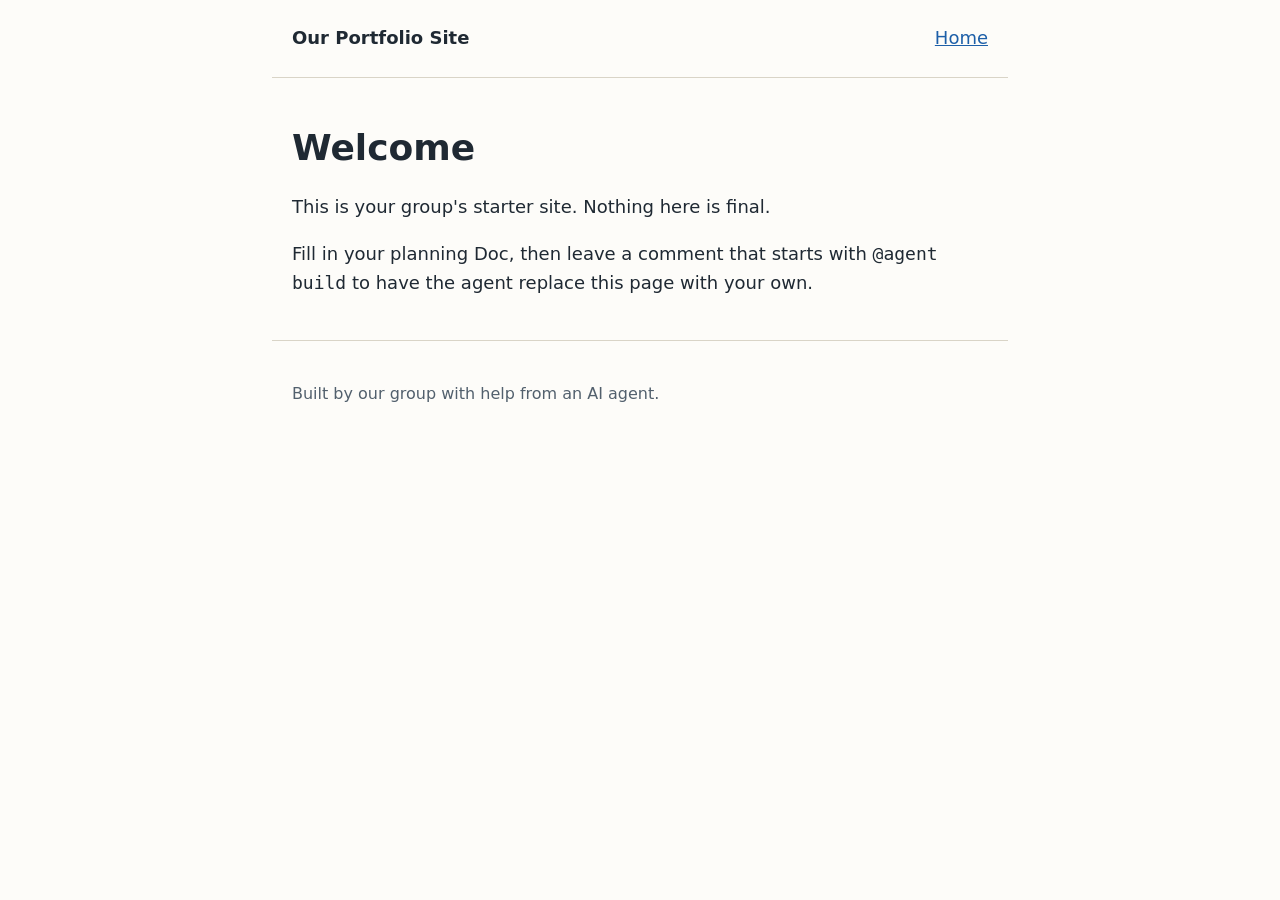
==== index.html @ 2a91854f "Initial commit" ====
<!DOCTYPE html>
<html lang="en">
<head>
  <meta charset="utf-8">
  <meta name="viewport" content="width=device-width, initial-scale=1">
  <title>Our Portfolio Site</title>
  <link rel="stylesheet" href="styles.css">
</head>
<body>
  <a class="skip-link" href="#main">Skip to main content</a>

  <header class="site-header">
    <p class="site-title"><a href="index.html">Our Portfolio Site</a></p>
    <nav aria-label="Main">
      <ul>
        <li><a href="index.html" aria-current="page">Home</a></li>
      </ul>
    </nav>
  </header>

  <main id="main">
    <h1>Welcome</h1>
    <p>This is your group's starter site. Nothing here is final.</p>
    <p>Fill in your planning Doc, then leave a comment that starts with
      <code>@agent build</code> to have the agent replace this page with your own.</p>
  </main>

  <footer class="site-footer">
    <p>Built by our group with help from an AI agent.</p>
  </footer>
</body>
</html>
---- styles.css ----
:root {
  --text: #1f2933;
  --muted: #52606d;
  --background: #fdfcf9;
  --accent: #1d5fa8;
  --border: #d9d4c7;
  --max-width: 46rem;
}

*,
*::before,
*::after {
  box-sizing: border-box;
}

body {
  margin: 0;
  font-family: system-ui, -apple-system, "Segoe UI", Roboto, sans-serif;
  font-size: 1.125rem;
  line-height: 1.6;
  color: var(--text);
  background: var(--background);
}

.site-header,
main,
.site-footer {
  max-width: var(--max-width);
  margin: 0 auto;
  padding: 1.5rem 1.25rem;
}

.site-header {
  display: flex;
  flex-wrap: wrap;
  align-items: baseline;
  justify-content: space-between;
  gap: 1rem;
  border-bottom: 1px solid var(--border);
}

.site-title {
  margin: 0;
  font-weight: 700;
}

.site-title a {
  color: inherit;
  text-decoration: none;
}

nav ul {
  display: flex;
  flex-wrap: wrap;
  gap: 1.25rem;
  margin: 0;
  padding: 0;
  list-style: none;
}

a {
  color: var(--accent);
}

a:focus-visible {
  outline: 3px solid var(--accent);
  outline-offset: 2px;
}

h1 {
  font-size: 2.25rem;
  line-height: 1.2;
}

img,
video {
  max-width: 100%;
  height: auto;
}

.site-footer {
  border-top: 1px solid var(--border);
  color: var(--muted);
  font-size: 1rem;
}

.skip-link {
  position: absolute;
  left: -999rem;
}

.skip-link:focus {
  left: 1rem;
  top: 1rem;
  padding: 0.5rem 0.75rem;
  background: var(--background);
}
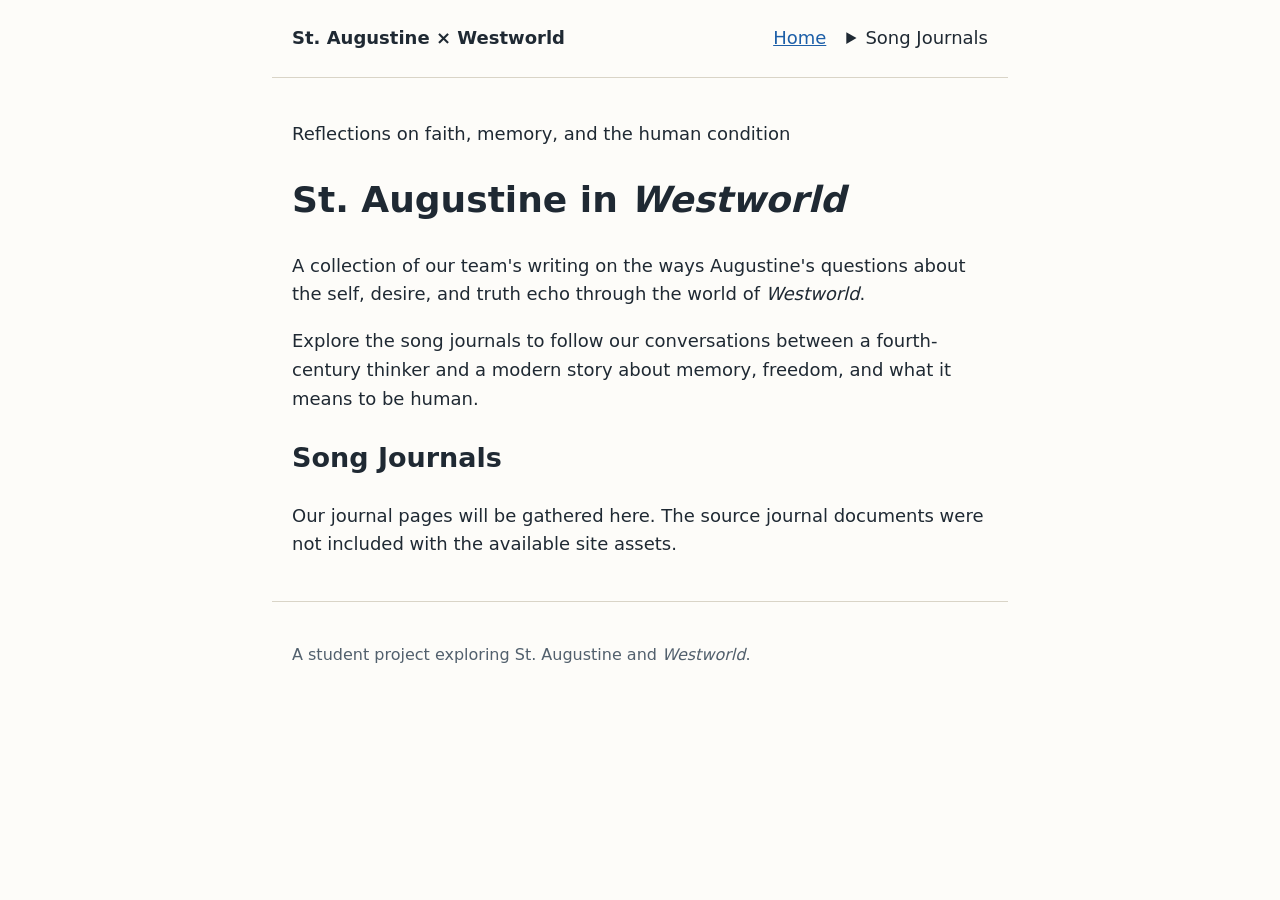
==== commit 8bc08afe: "Agent: update index.html" ====
--- a/index.html
+++ b/index.html
@@ -3,30 +3,44 @@
 <head>
   <meta charset="utf-8">
   <meta name="viewport" content="width=device-width, initial-scale=1">
-  <title>Our Portfolio Site</title>
+  <title>St. Augustine in Westworld | Song Journals</title>
   <link rel="stylesheet" href="styles.css">
 </head>
 <body>
   <a class="skip-link" href="#main">Skip to main content</a>
 
   <header class="site-header">
-    <p class="site-title"><a href="index.html">Our Portfolio Site</a></p>
-    <nav aria-label="Main">
+    <p class="site-title"><a href="index.html">St. Augustine <span>×</span> Westworld</a></p>
+    <nav aria-label="Main navigation">
       <ul>
         <li><a href="index.html" aria-current="page">Home</a></li>
+        <li class="journal-menu">
+          <details>
+            <summary>Song Journals</summary>
+            <div class="journal-menu-content">
+              <p>Journal pages will appear here when the source documents are available.</p>
+            </div>
+          </details>
+        </li>
       </ul>
     </nav>
   </header>
 
   <main id="main">
-    <h1>Welcome</h1>
-    <p>This is your group's starter site. Nothing here is final.</p>
-    <p>Fill in your planning Doc, then leave a comment that starts with
-      <code>@agent build</code> to have the agent replace this page with your own.</p>
+    <section class="hero-panel" aria-labelledby="page-title">
+      <p class="eyebrow">Reflections on faith, memory, and the human condition</p>
+      <h1 id="page-title">St. Augustine in <cite>Westworld</cite></h1>
+      <p class="intro">A collection of our team's writing on the ways Augustine's questions about the self, desire, and truth echo through the world of <cite>Westworld</cite>.</p>
+      <p>Explore the song journals to follow our conversations between a fourth-century thinker and a modern story about memory, freedom, and what it means to be human.</p>
+    </section>
+    <section class="project-note" id="journals" aria-labelledby="journals-heading">
+      <h2 id="journals-heading">Song Journals</h2>
+      <p>Our journal pages will be gathered here. The source journal documents were not included with the available site assets.</p>
+    </section>
   </main>
 
   <footer class="site-footer">
-    <p>Built by our group with help from an AI agent.</p>
+    <p>A student project exploring St. Augustine and <cite>Westworld</cite>.</p>
   </footer>
 </body>
 </html>
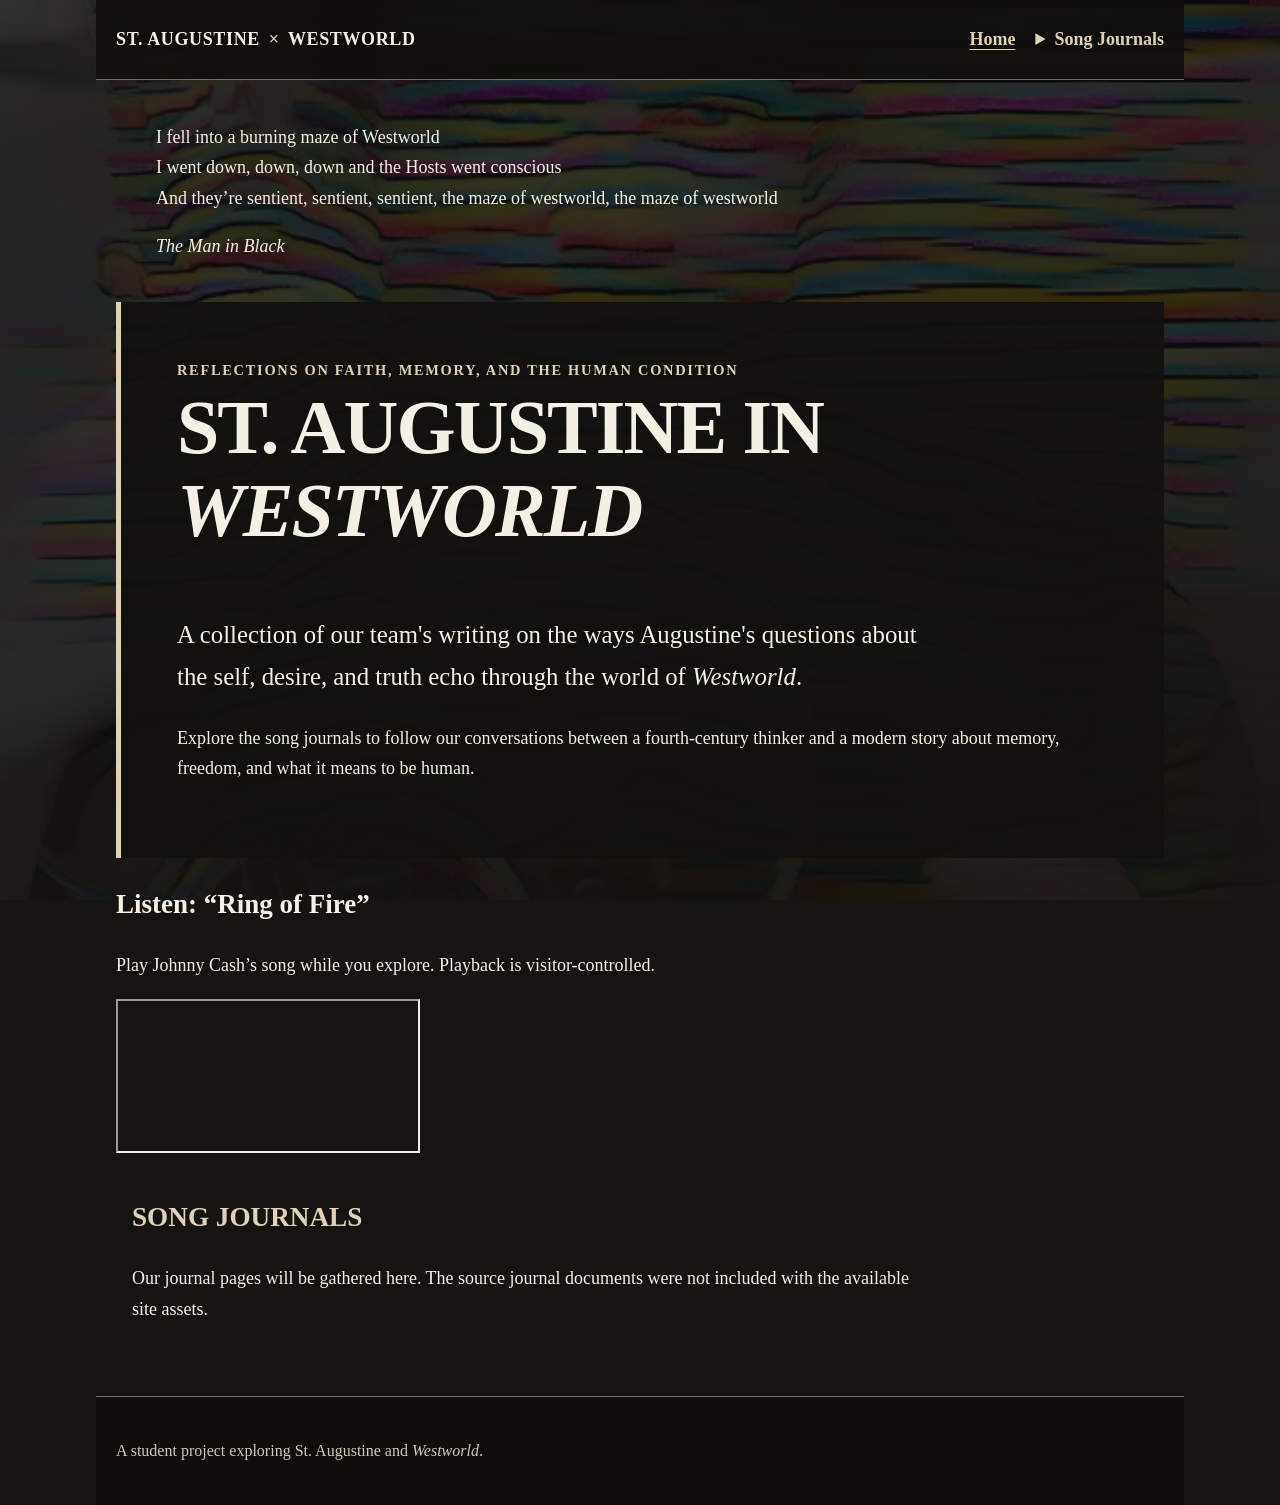
==== commit 9b9e34e5: "Agent: update index.html" ====
--- a/index.html
+++ b/index.html
@@ -27,11 +27,22 @@
   </header>
 
   <main id="main">
+    <blockquote class="project-quote">
+      <p>I fell into a burning maze of Westworld<br>
+      I went down, down, down and the Hosts went conscious<br>
+      And they’re sentient, sentient, sentient, the maze of westworld, the maze of westworld</p>
+      <cite>The Man in Black</cite>
+    </blockquote>
     <section class="hero-panel" aria-labelledby="page-title">
       <p class="eyebrow">Reflections on faith, memory, and the human condition</p>
       <h1 id="page-title">St. Augustine in <cite>Westworld</cite></h1>
       <p class="intro">A collection of our team's writing on the ways Augustine's questions about the self, desire, and truth echo through the world of <cite>Westworld</cite>.</p>
       <p>Explore the song journals to follow our conversations between a fourth-century thinker and a modern story about memory, freedom, and what it means to be human.</p>
+    </section>
+    <section class="audio-feature" aria-labelledby="audio-heading">
+      <h2 id="audio-heading">Listen: “Ring of Fire”</h2>
+      <p>Play Johnny Cash’s song while you explore. Playback is visitor-controlled.</p>
+      <iframe title="Johnny Cash — Ring of Fire audio player" src="https://open.spotify.com/embed/track/6YffUZJ2R06kyxyK6onezL?utm_source=generator" loading="lazy" allow="encrypted-media; clipboard-write"></iframe>
     </section>
     <section class="project-note" id="journals" aria-labelledby="journals-heading">
       <h2 id="journals-heading">Song Journals</h2>
--- a/styles.css
+++ b/styles.css
@@ -1,10 +1,10 @@
 :root {
-  --text: #1f2933;
-  --muted: #52606d;
-  --background: #fdfcf9;
-  --accent: #1d5fa8;
-  --border: #d9d4c7;
-  --max-width: 46rem;
+  --text: #f5f0e6;
+  --muted: #d1c9bb;
+  --background: #151413;
+  --accent: #e0d2b8;
+  --border: #756d62;
+  --max-width: 68rem;
 }
 
 *,
@@ -15,11 +15,15 @@
 
 body {
   margin: 0;
-  font-family: system-ui, -apple-system, "Segoe UI", Roboto, sans-serif;
+  font-family: Georgia, "Times New Roman", serif;
   font-size: 1.125rem;
-  line-height: 1.6;
+  line-height: 1.7;
   color: var(--text);
-  background: var(--background);
+  background-color: var(--background);
+  background-image: linear-gradient(rgba(12, 11, 10, 0.82), rgba(12, 11, 10, 0.88)), url("images/dream_puawu5figt8_1_.jpg");
+  background-position: center;
+  background-size: cover;
+  background-attachment: fixed;
 }
 
 .site-header,
@@ -37,16 +41,24 @@
   justify-content: space-between;
   gap: 1rem;
   border-bottom: 1px solid var(--border);
+  background: rgba(15, 14, 13, 0.94);
 }
 
 .site-title {
   margin: 0;
   font-weight: 700;
+  letter-spacing: 0.035em;
+  text-transform: uppercase;
 }
 
 .site-title a {
   color: inherit;
   text-decoration: none;
+}
+
+.site-title span {
+  color: var(--accent);
+  padding: 0 0.2em;
 }
 
 nav ul {
@@ -62,14 +74,96 @@
   color: var(--accent);
 }
 
+nav a,
+.journal-menu summary {
+  font-weight: 700;
+  text-decoration-thickness: 0.08em;
+  text-underline-offset: 0.2em;
+}
+
+.journal-menu summary {
+  color: var(--accent);
+  cursor: pointer;
+}
+
+.journal-menu summary:hover,
+nav a:hover {
+  text-decoration: underline;
+}
+
+.journal-menu-content {
+  position: absolute;
+  z-index: 1;
+  right: 0;
+  width: min(20rem, calc(100vw - 2.5rem));
+  margin-top: 0.5rem;
+  padding: 0.75rem 1rem;
+  border: 1px solid var(--border);
+  background: #151413;
+  color: var(--text);
+  box-shadow: 0 0.5rem 1.5rem rgba(0, 0, 0, 0.45);
+}
+
+.journal-menu-content p {
+  margin: 0;
+}
+
 a:focus-visible {
   outline: 3px solid var(--accent);
   outline-offset: 2px;
 }
 
 h1 {
-  font-size: 2.25rem;
-  line-height: 1.2;
+  max-width: 18ch;
+  margin-top: 0.25rem;
+  font-size: clamp(2.4rem, 7vw, 4.75rem);
+  line-height: 1.08;
+  letter-spacing: -0.025em;
+  text-transform: uppercase;
+}
+
+.hero-panel {
+  margin: 2.5rem 0 1.5rem;
+  padding: clamp(1.5rem, 5vw, 3.5rem);
+  border-left: 0.35rem solid var(--accent);
+  background: rgba(17, 16, 15, 0.91);
+}
+
+.eyebrow {
+  margin: 0;
+  color: var(--accent);
+  font-size: 0.9rem;
+  font-weight: 700;
+  letter-spacing: 0.12em;
+  text-transform: uppercase;
+}
+
+.intro {
+  max-width: 48rem;
+  font-size: clamp(1.2rem, 2.5vw, 1.55rem);
+}
+
+.project-note {
+  max-width: 52rem;
+  margin: 2rem 0 3rem;
+  padding: 0 1rem;
+}
+
+.project-note h2 {
+  color: var(--accent);
+  font-size: 1.7rem;
+  text-transform: uppercase;
+}
+
+@media (max-width: 40rem) {
+  .site-header {
+    align-items: flex-start;
+    flex-direction: column;
+  }
+
+  body {
+    background-attachment: scroll;
+  }
 }
 
 img,
@@ -82,6 +176,7 @@
   border-top: 1px solid var(--border);
   color: var(--muted);
   font-size: 1rem;
+  background: rgba(15, 14, 13, 0.94);
 }
 
 .skip-link {
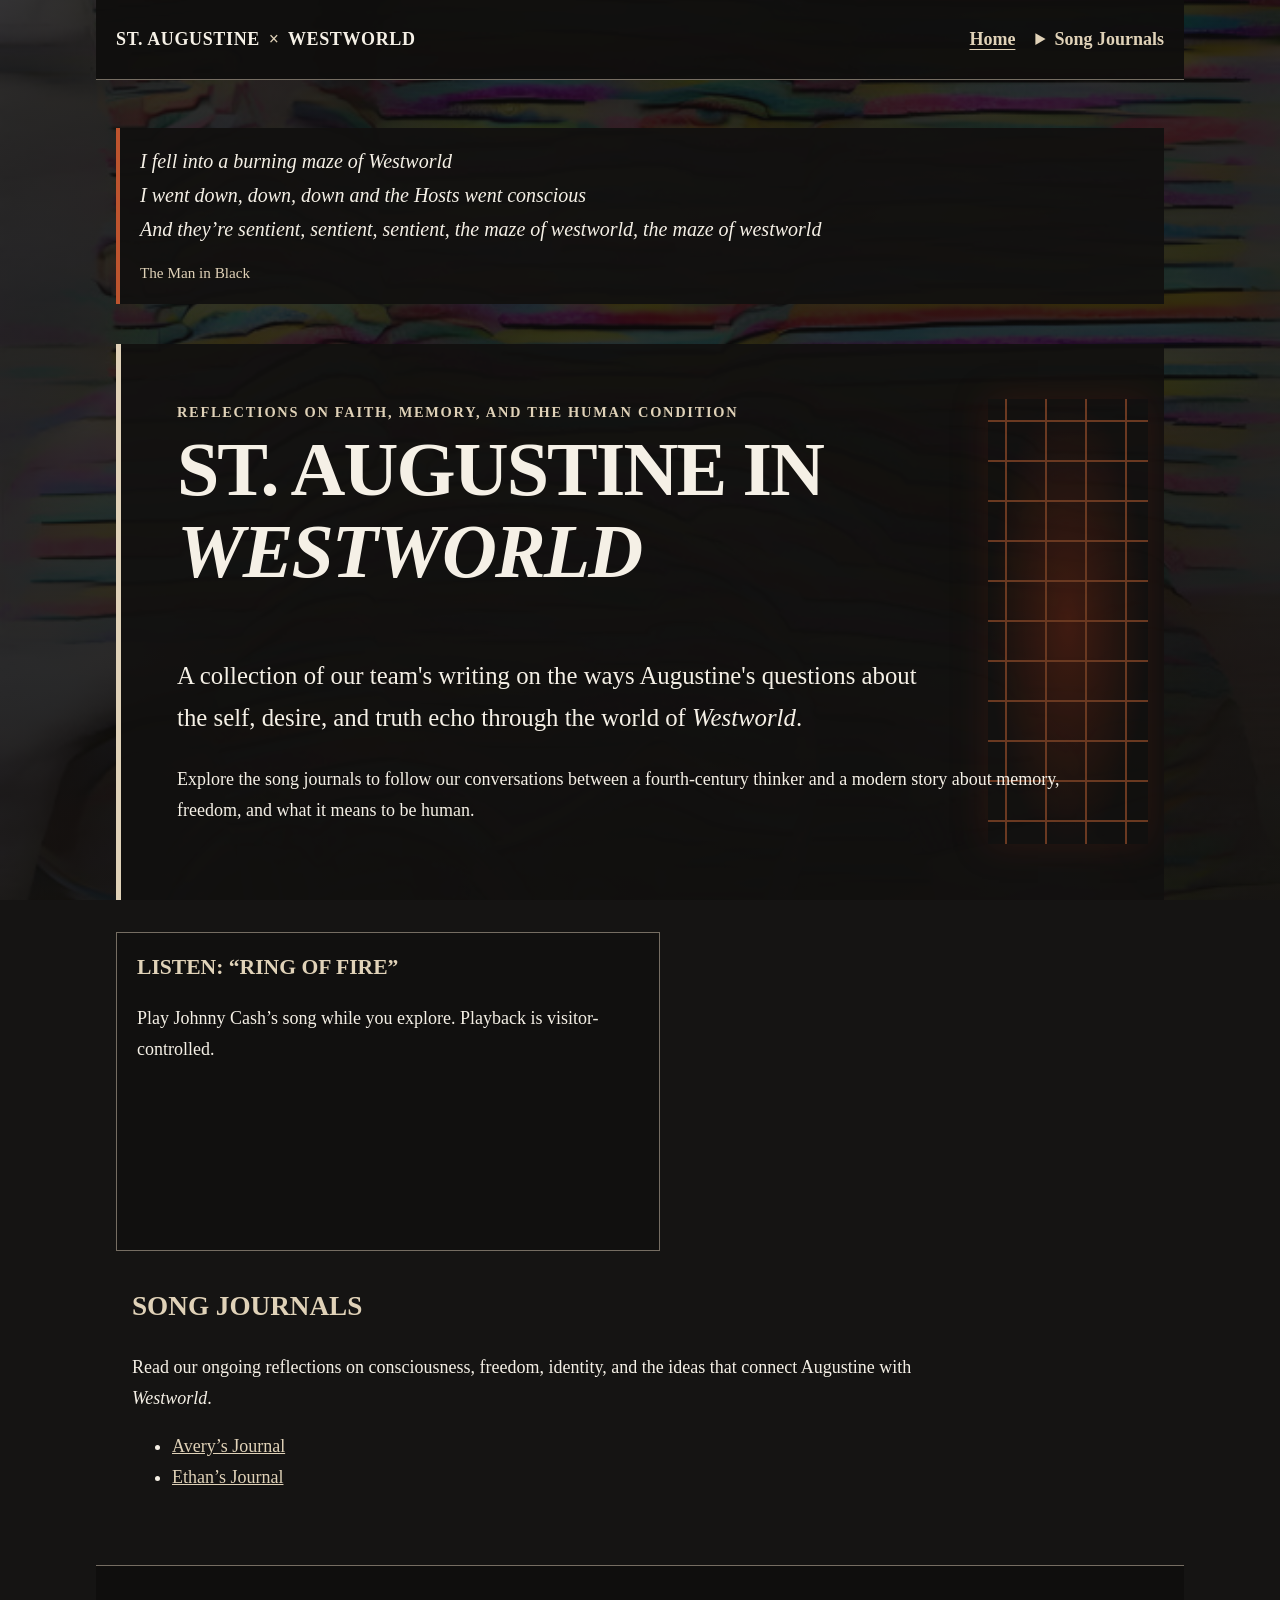
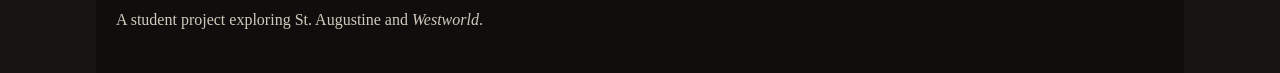
==== commit 8c0ac3ac: "Agent: update index.html" ====
--- a/index.html
+++ b/index.html
@@ -18,7 +18,10 @@
           <details>
             <summary>Song Journals</summary>
             <div class="journal-menu-content">
-              <p>Journal pages will appear here when the source documents are available.</p>
+              <ul>
+                <li><a href="journal-avery.html">Avery’s Journal</a></li>
+                <li><a href="journal-ethan.html">Ethan’s Journal</a></li>
+              </ul>
             </div>
           </details>
         </li>
@@ -46,7 +49,11 @@
     </section>
     <section class="project-note" id="journals" aria-labelledby="journals-heading">
       <h2 id="journals-heading">Song Journals</h2>
-      <p>Our journal pages will be gathered here. The source journal documents were not included with the available site assets.</p>
+      <p>Read our ongoing reflections on consciousness, freedom, identity, and the ideas that connect Augustine with <cite>Westworld</cite>.</p>
+      <ul class="journal-links">
+        <li><a href="journal-avery.html">Avery’s Journal</a></li>
+        <li><a href="journal-ethan.html">Ethan’s Journal</a></li>
+      </ul>
     </section>
   </main>
 
--- a/styles.css
+++ b/styles.css
@@ -113,6 +113,26 @@
   outline-offset: 2px;
 }
 
+.project-quote {
+  margin: 1.5rem 0 0;
+  padding: 1rem 1.25rem;
+  border-left: 0.25rem solid #bd542e;
+  background: rgba(17, 16, 15, 0.94);
+  color: var(--text);
+  font-size: clamp(1rem, 2.2vw, 1.25rem);
+  font-style: italic;
+}
+
+.project-quote p {
+  margin: 0 0 0.5rem;
+}
+
+.project-quote cite {
+  color: var(--accent);
+  font-size: 0.95rem;
+  font-style: normal;
+}
+
 h1 {
   max-width: 18ch;
   margin-top: 0.25rem;
@@ -125,8 +145,54 @@
 .hero-panel {
   margin: 2.5rem 0 1.5rem;
   padding: clamp(1.5rem, 5vw, 3.5rem);
+  position: relative;
+  overflow: hidden;
   border-left: 0.35rem solid var(--accent);
   background: rgba(17, 16, 15, 0.91);
+}
+
+.hero-panel::after {
+  content: "";
+  position: absolute;
+  top: 10%;
+  right: 1rem;
+  width: min(10rem, 28%);
+  height: 80%;
+  pointer-events: none;
+  opacity: 0.45;
+  background:
+    linear-gradient(90deg, transparent 0 42%, #d66b37 42% 47%, transparent 47%) 0 0 / 2.5rem 2.5rem,
+    linear-gradient(0deg, transparent 0 42%, #d66b37 42% 47%, transparent 47%) 0 0 / 2.5rem 2.5rem,
+    radial-gradient(ellipse at center, rgba(177, 55, 23, 0.65), transparent 72%);
+  box-shadow: 0 0 2rem rgba(177, 55, 23, 0.35);
+}
+
+.hero-panel > * {
+  position: relative;
+  z-index: 1;
+}
+
+.audio-feature {
+  max-width: 34rem;
+  margin: 2rem 0;
+  padding: 1rem 1.25rem;
+  border: 1px solid var(--border);
+  background: rgba(17, 16, 15, 0.94);
+}
+
+.audio-feature h2 {
+  margin-top: 0;
+  color: var(--accent);
+  font-size: 1.35rem;
+  text-transform: uppercase;
+}
+
+.audio-feature iframe {
+  display: block;
+  width: 100%;
+  min-height: 152px;
+  border: 0;
+  border-radius: 0.75rem;
 }
 
 .eyebrow {
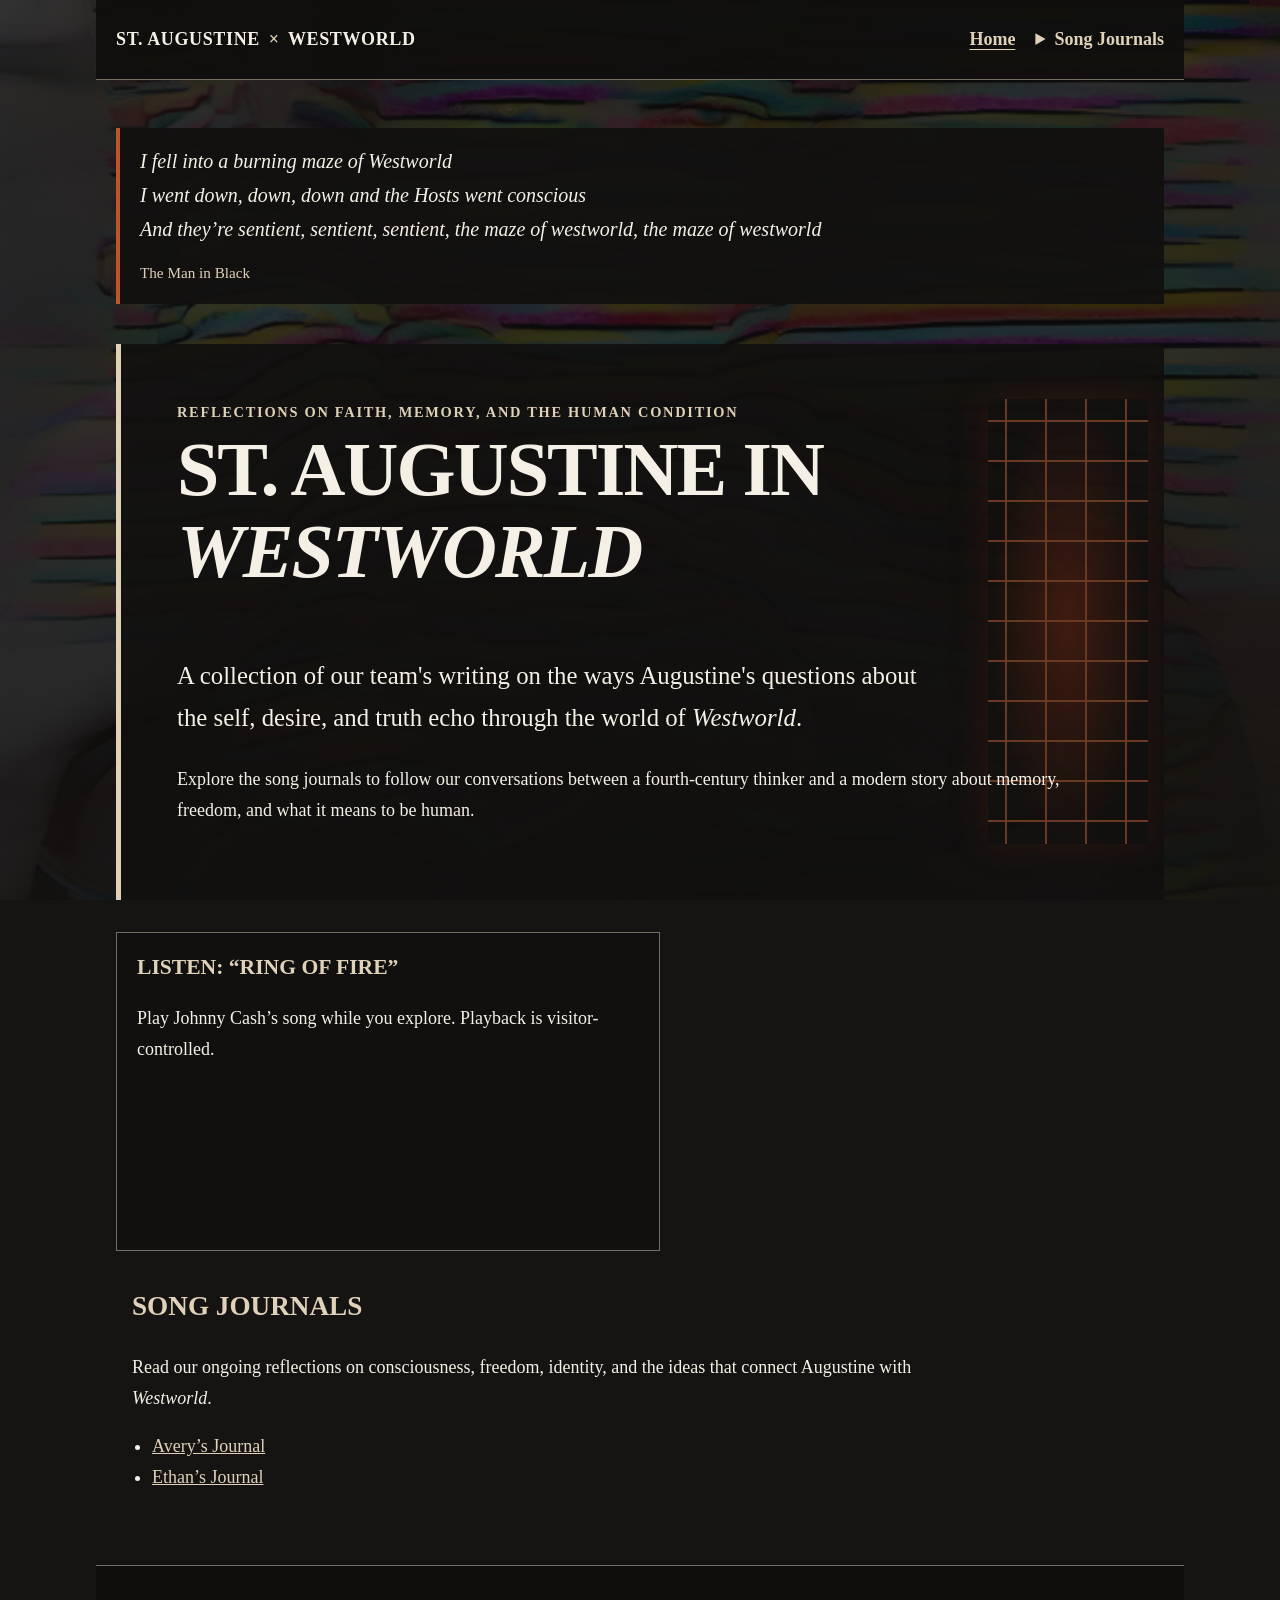
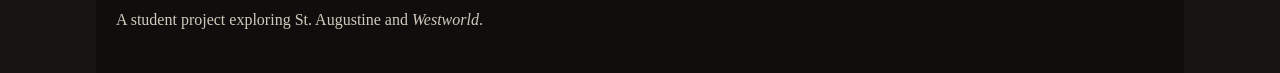
==== commit faeb9994: "Agent: update index.html" ====
--- a/index.html
+++ b/index.html
@@ -21,6 +21,10 @@
               <ul>
                 <li><a href="journal-avery.html">Avery’s Journal</a></li>
                 <li><a href="journal-ethan.html">Ethan’s Journal</a></li>
+                <li><a href="build-avery.html">Avery’s Build</a></li>
+                <li><a href="build-ethan.html">Ethan’s Build</a></li>
+                <li><a href="team-build-2.html">Team Build 2</a></li>
+                <li><a href="bibliography.html">Bibliography</a></li>
               </ul>
             </div>
           </details>
--- a/styles.css
+++ b/styles.css
@@ -104,11 +104,21 @@
   box-shadow: 0 0.5rem 1.5rem rgba(0, 0, 0, 0.45);
 }
 
+.journal-menu-content ul {
+  margin: 0;
+  padding-left: 1.25rem;
+}
+
+.journal-menu-content li + li {
+  margin-top: 0.35rem;
+}
+
 .journal-menu-content p {
   margin: 0;
 }
 
-a:focus-visible {
+a:focus-visible,
+.journal-menu summary:focus-visible {
   outline: 3px solid var(--accent);
   outline-offset: 2px;
 }
@@ -221,6 +231,33 @@
   text-transform: uppercase;
 }
 
+.journal-links {
+  padding-left: 1.25rem;
+}
+
+.journal-entry {
+  margin: 1.5rem 0;
+  padding: clamp(1rem, 3vw, 1.75rem);
+  border-left: 0.25rem solid var(--accent);
+  background: rgba(17, 16, 15, 0.94);
+}
+
+.journal-entry h2 {
+  margin-top: 0;
+  color: var(--accent);
+  font-size: 1.45rem;
+}
+
+.journal-entry h3 {
+  margin-bottom: 0.25rem;
+  color: var(--accent);
+  font-size: 1.15rem;
+}
+
+.journal-entry p {
+  margin-top: 0.5rem;
+}
+
 @media (max-width: 40rem) {
   .site-header {
     align-items: flex-start;
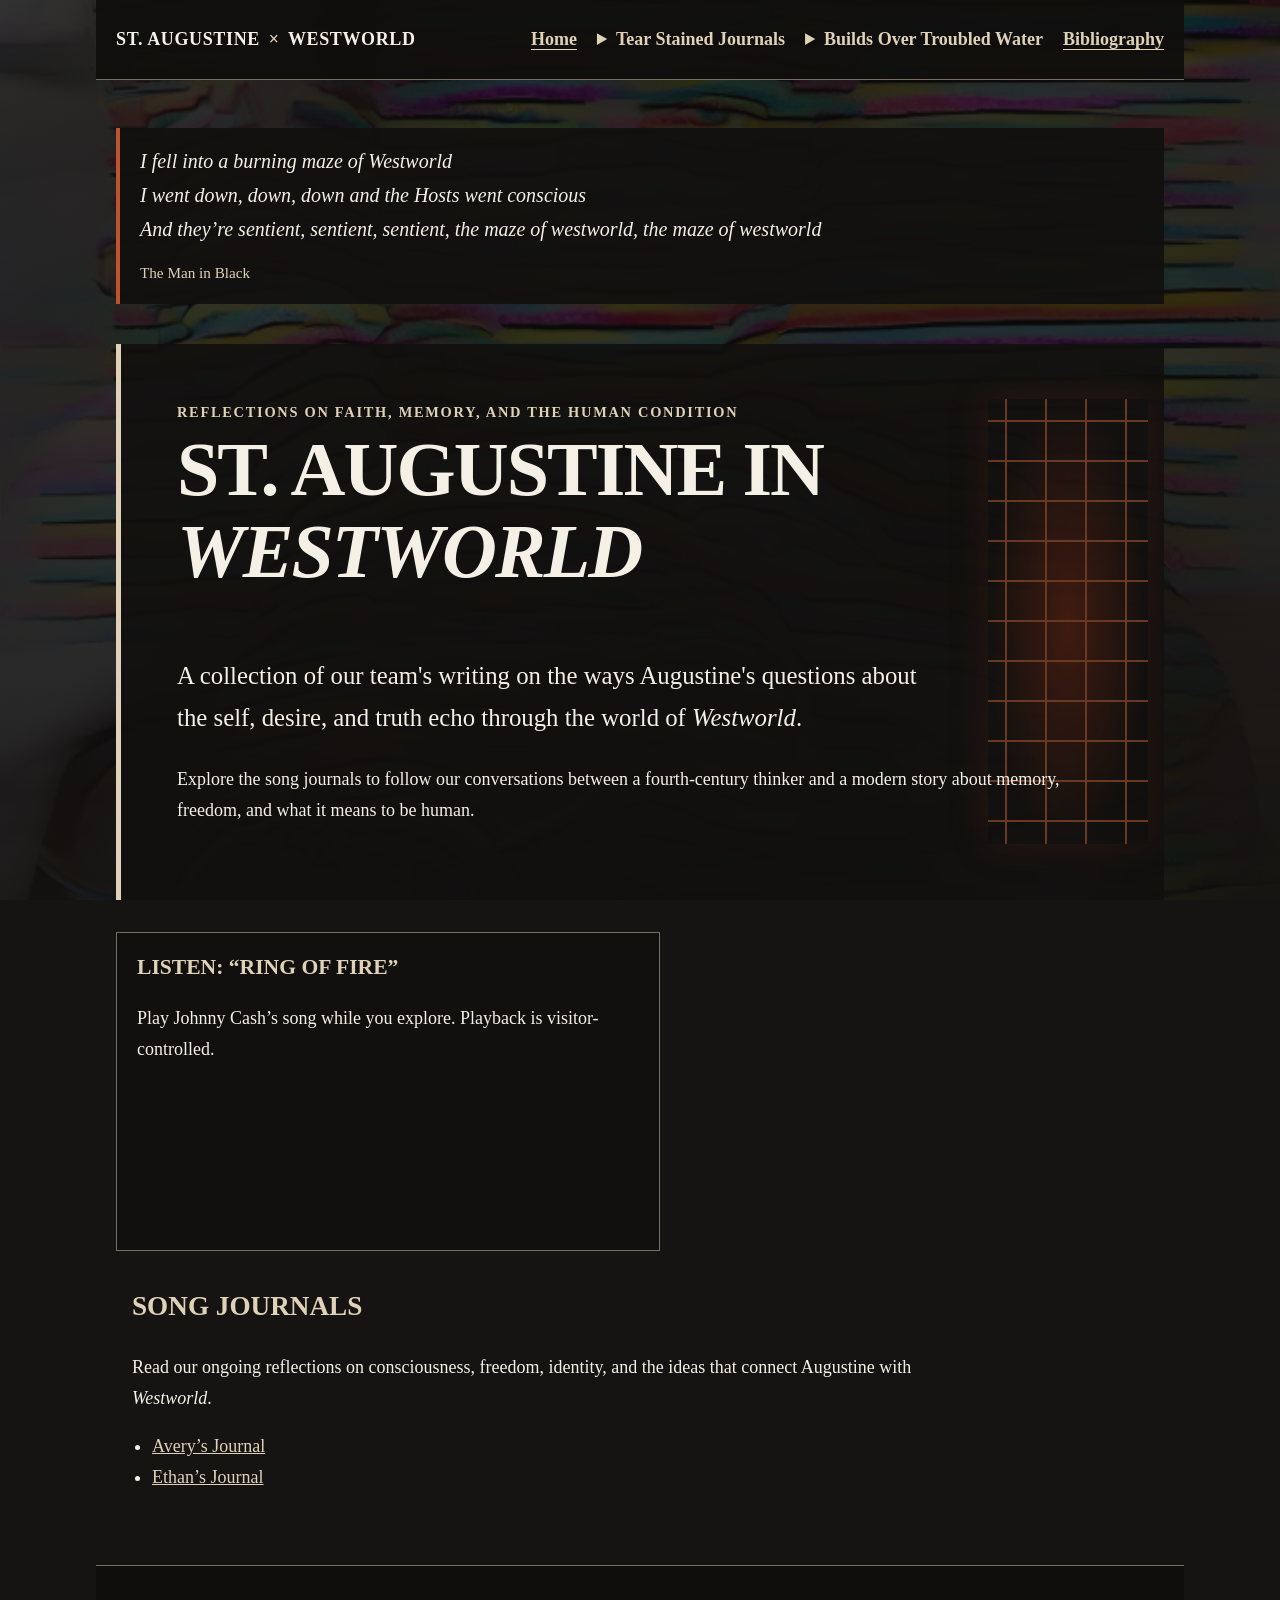
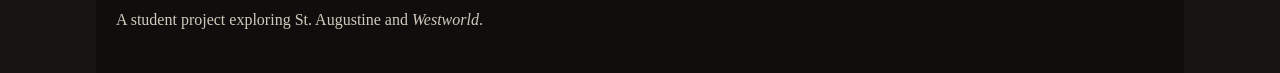
==== commit fca6fb90: "Agent: update index.html" ====
--- a/index.html
+++ b/index.html
@@ -16,19 +16,36 @@
         <li><a href="index.html" aria-current="page">Home</a></li>
         <li class="journal-menu">
           <details>
-            <summary>Song Journals</summary>
+            <summary>Tear Stained Journals</summary>
             <div class="journal-menu-content">
               <ul>
                 <li><a href="journal-avery.html">Avery’s Journal</a></li>
                 <li><a href="journal-ethan.html">Ethan’s Journal</a></li>
-                <li><a href="build-avery.html">Avery’s Build</a></li>
-                <li><a href="build-ethan.html">Ethan’s Build</a></li>
-                <li><a href="team-build-2.html">Team Build 2</a></li>
-                <li><a href="bibliography.html">Bibliography</a></li>
+                <li><a href="journal-evelyn.html">Evelyn’s Journal</a></li>
+                <li><a href="journal-jay.html">Jay’s Journal</a></li>
+                <li><a href="journal-jayren.html">Jayren’s Journal</a></li>
+                <li><a href="journal-liam.html">Liam’s Journal</a></li>
               </ul>
             </div>
           </details>
         </li>
+        <li class="journal-menu">
+          <details>
+            <summary>Builds Over Troubled Water</summary>
+            <div class="journal-menu-content">
+              <ul>
+                <li><a href="build-avery.html">Avery’s Build</a></li>
+                <li><a href="build-ethan.html">Ethan’s Build</a></li>
+                <li><a href="build-evelyn.html">Evelyn’s Build</a></li>
+                <li><a href="build-jay.html">Jay’s Build</a></li>
+                <li><a href="build-jayren.html">Jayren’s Build</a></li>
+                <li><a href="build-liam.html">Liam’s Build</a></li>
+                <li><a href="team-build-2.html">Team Build 2</a></li>
+              </ul>
+            </div>
+          </details>
+        </li>
+        <li><a href="bibliography.html">Bibliography</a></li>
       </ul>
     </nav>
   </header>
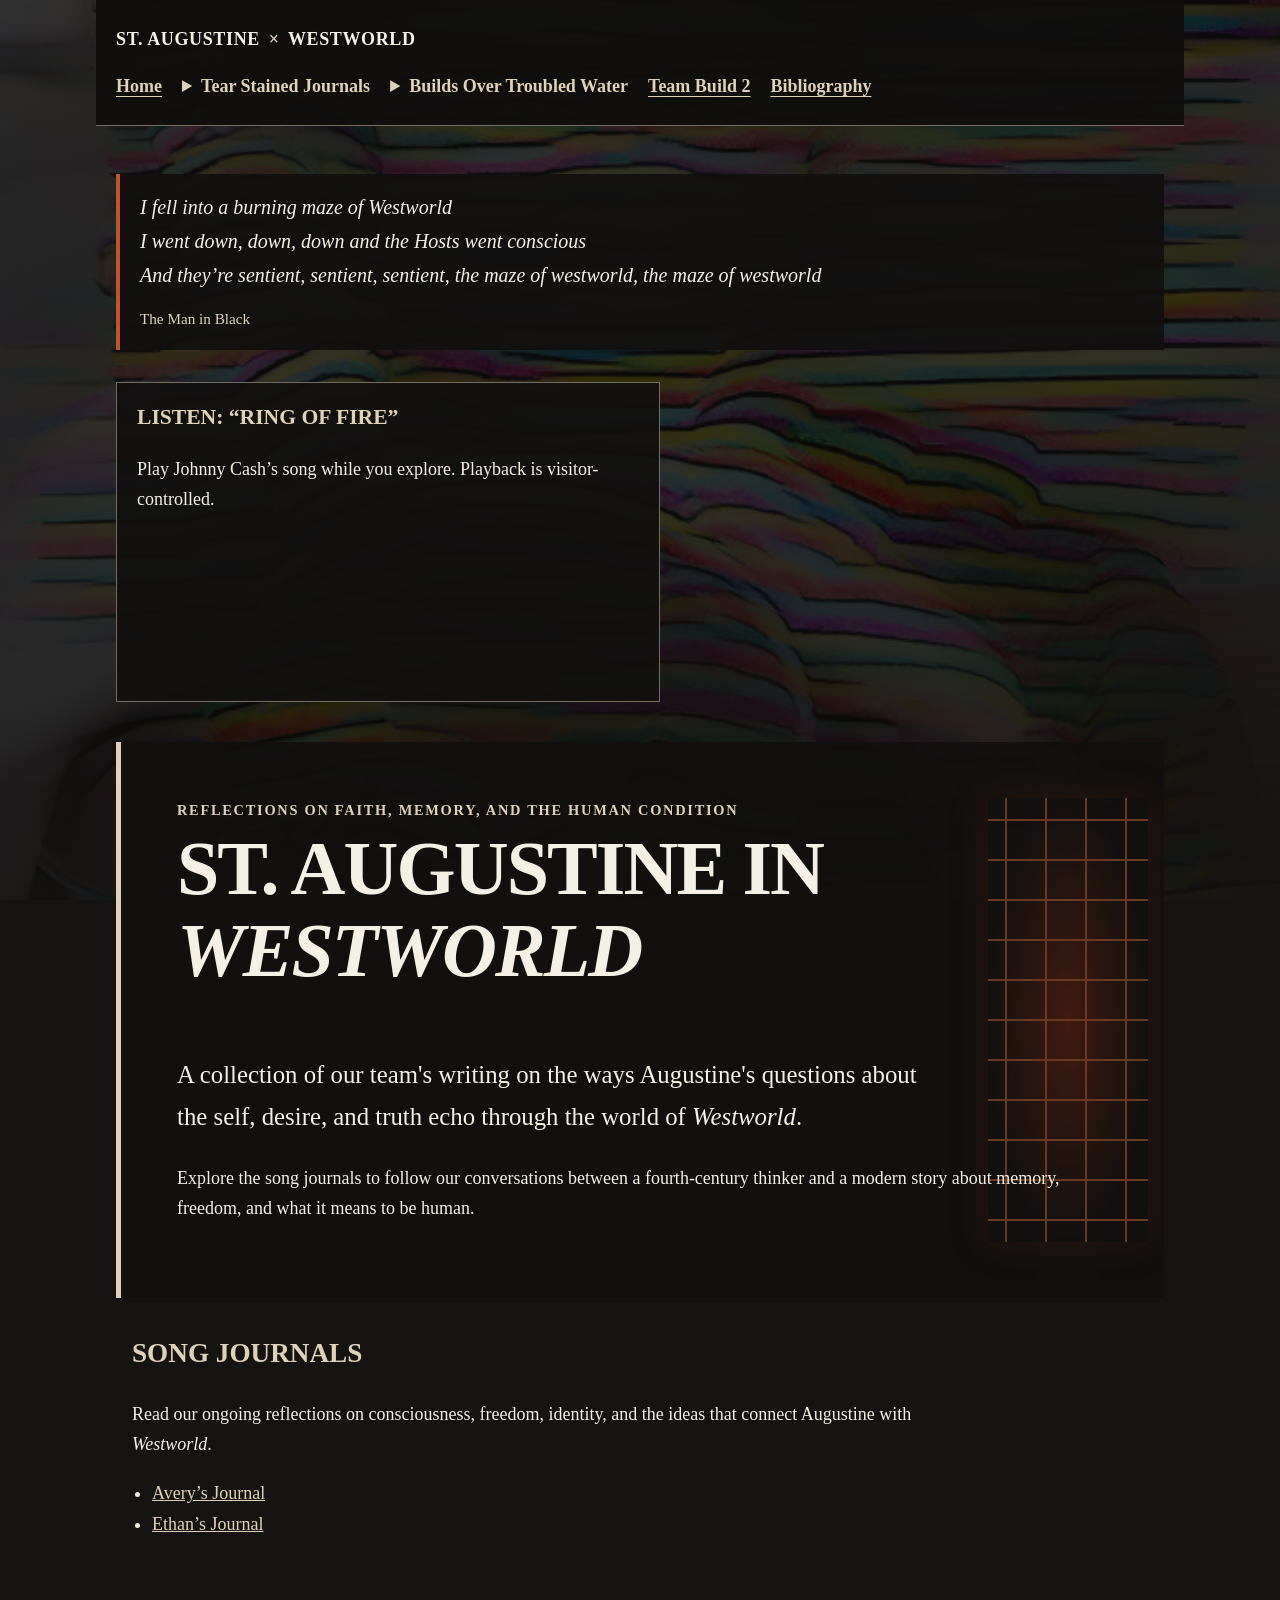
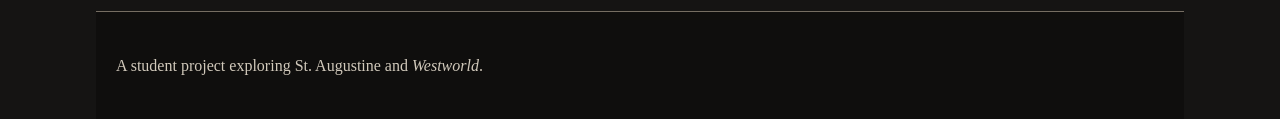
==== commit 5c74c708: "Agent: update index.html" ====
--- a/index.html
+++ b/index.html
@@ -40,11 +40,11 @@
                 <li><a href="build-jay.html">Jay’s Build</a></li>
                 <li><a href="build-jayren.html">Jayren’s Build</a></li>
                 <li><a href="build-liam.html">Liam’s Build</a></li>
-                <li><a href="team-build-2.html">Team Build 2</a></li>
               </ul>
             </div>
           </details>
         </li>
+        <li><a href="team-build-2.html">Team Build 2</a></li>
         <li><a href="bibliography.html">Bibliography</a></li>
       </ul>
     </nav>
@@ -57,16 +57,16 @@
       And they’re sentient, sentient, sentient, the maze of westworld, the maze of westworld</p>
       <cite>The Man in Black</cite>
     </blockquote>
+    <section class="audio-feature" aria-labelledby="audio-heading">
+      <h2 id="audio-heading">Listen: “Ring of Fire”</h2>
+      <p>Play Johnny Cash’s song while you explore. Playback is visitor-controlled.</p>
+      <iframe title="Johnny Cash — Ring of Fire audio player" src="https://open.spotify.com/embed/track/6YffUZJ2R06kyxyK6onezL?utm_source=generator" loading="lazy" allow="encrypted-media; clipboard-write"></iframe>
+    </section>
     <section class="hero-panel" aria-labelledby="page-title">
       <p class="eyebrow">Reflections on faith, memory, and the human condition</p>
       <h1 id="page-title">St. Augustine in <cite>Westworld</cite></h1>
       <p class="intro">A collection of our team's writing on the ways Augustine's questions about the self, desire, and truth echo through the world of <cite>Westworld</cite>.</p>
       <p>Explore the song journals to follow our conversations between a fourth-century thinker and a modern story about memory, freedom, and what it means to be human.</p>
-    </section>
-    <section class="audio-feature" aria-labelledby="audio-heading">
-      <h2 id="audio-heading">Listen: “Ring of Fire”</h2>
-      <p>Play Johnny Cash’s song while you explore. Playback is visitor-controlled.</p>
-      <iframe title="Johnny Cash — Ring of Fire audio player" src="https://open.spotify.com/embed/track/6YffUZJ2R06kyxyK6onezL?utm_source=generator" loading="lazy" allow="encrypted-media; clipboard-write"></iframe>
     </section>
     <section class="project-note" id="journals" aria-labelledby="journals-heading">
       <h2 id="journals-heading">Song Journals</h2>
